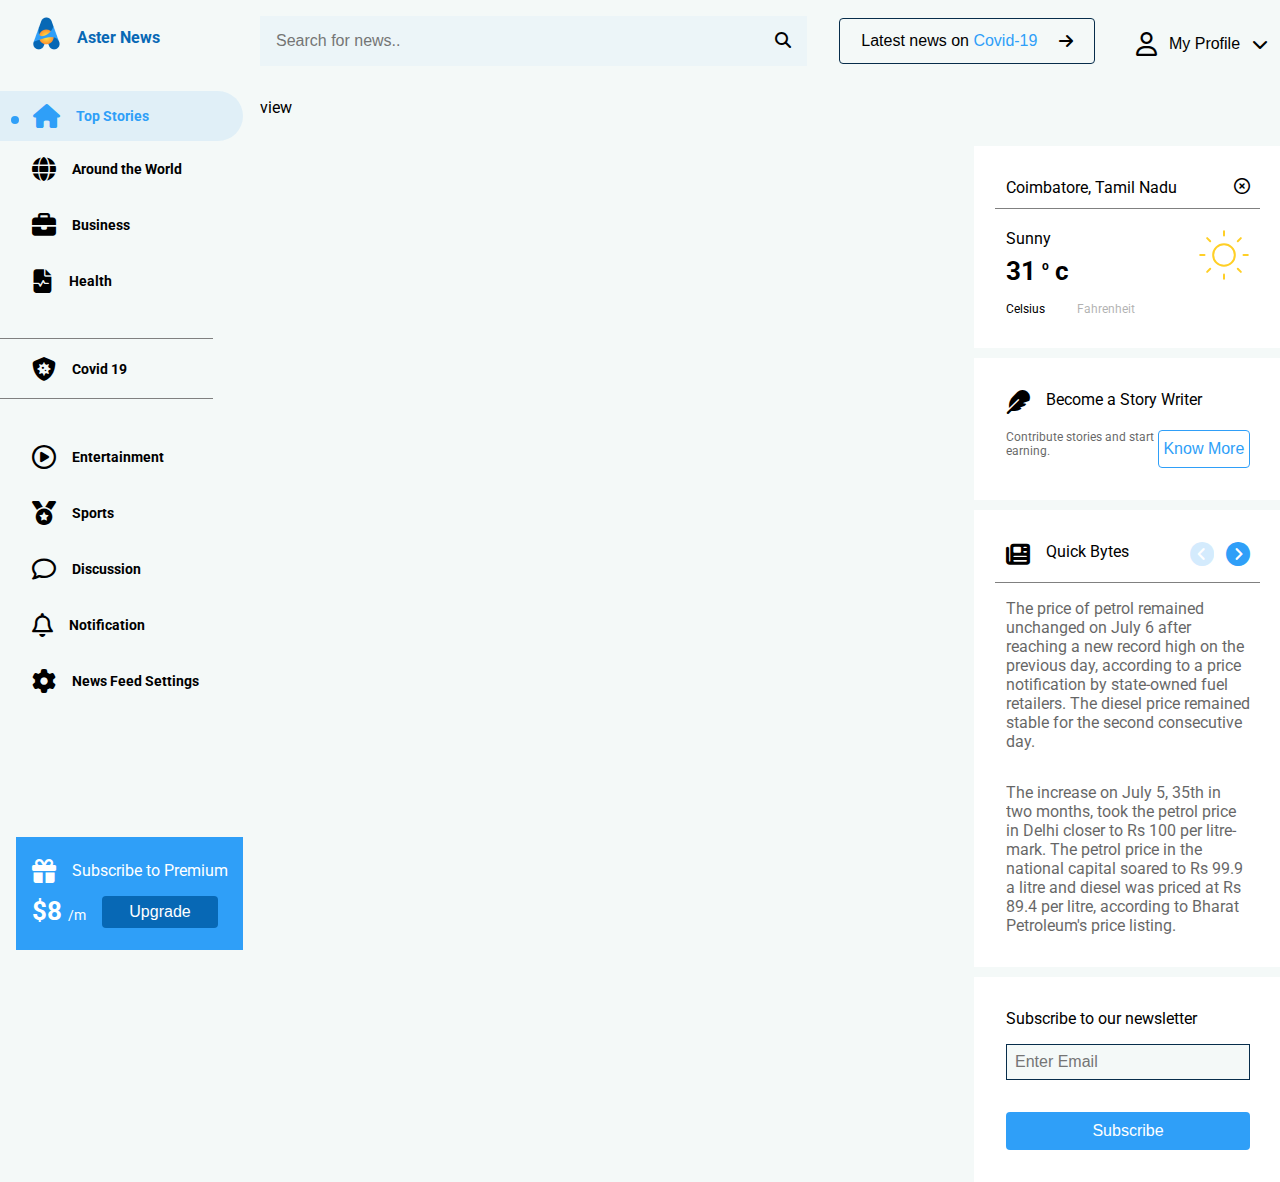
==== pages/view.html @ 310ad7f2 "fixed view html" ====
<!DOCTYPE html>
<html lang="en">
  <head>
    <meta charset="UTF-8" />
    <meta name="viewport" content="width=device-width, initial-scale=1.0" />
    <title>Document</title>
    <!-- css -->
    <link rel="stylesheet" href="../assets/css/style.css" />
    <!-- font -->
    <link
      rel="stylesheet"
      href="https://cdnjs.cloudflare.com/ajax/libs/font-awesome/6.5.2/css/all.min.css"
    />
  </head>
  <body>
    <main class="flex">
      <!-- aside-left -->
      <aside>
        <div class="logo--container flex alingItems pt-16 pl-32">
          <figure class="logo icon--md">
            <img src="../assets/img/Group 2 1.png" alt="logo" />
          </figure>
          <h1 class="pl-16 font--700">Aster News</h1>
        </div>
        <nav>
          <ul class="pt-32">
            <li class="nav--active flex alingItems pl-32">
              <i class="home fa-solid fa-house icon--sm"></i>
              <p class="home text--sm pl-16 font--700">Top Stories</p>
            </li>

            <li class="flex alingItems pl-32 pt-16">
              <i class="fa-solid fa-globe icon--sm"></i>
              <p class="text--sm pl-16 font--700">Around the World</p>
            </li>
            <li class="flex alingItems pl-32 pt-32">
              <i class="fa-solid fa-briefcase icon--sm"></i>
              <p class="text--sm pl-16 font--700">Business</p>
            </li>
            <li class="flex alingItems pl-32 pt-32">
              <i class="fa-solid fa-file-waveform icon--sm"></i>
              <p class="text--sm pl-16 font--700">Health</p>
            </li>
            <div class="nav--covid19 py-32">
              <li class="covid19 flex alingItems pl-32 pt-32">
                <i class="fa-solid fa-shield-virus icon--sm"></i>
                <p class="text--sm pl-16 font--700">Covid 19</p>
              </li>
            </div>
            <li class="flex alingItems pl-32 pt-32">
              <i class="fa-regular fa-circle-play icon--sm"></i>
              <p class="text--sm pl-16 font--700">Entertainment</p>
            </li>
            <li class="flex alingItems pl-32 pt-32">
              <i class="fa-solid fa-medal icon--sm"></i>
              <p class="text--sm pl-16 font--700">Sports</p>
            </li>
            <li class="flex alingItems pl-32 pt-32">
              <i class="fa-regular fa-comment icon--sm"></i>
              <p class="text--sm pl-16 font--700">Discussion</p>
            </li>
            <li class="flex alingItems pl-32 pt-32">
              <i class="fa-regular fa-bell icon--sm"></i>
              <p class="text--sm pl-16 font--700">Notification</p>
            </li>
            <li class="flex alingItems pl-32 pt-32">
              <i class="fa-solid fa-gear icon--sm"></i>
              <p class="text--sm pl-16 font--700">News Feed Settings</p>
            </li>
          </ul>
        </nav>
        <div class="upgrade flex flex-column justifyEvenly m-16 p-16">
          <div class="flex alingItems pb-8">
            <i class="fa-solid fa-gift icon--sm"></i>
            <span class="font--400 pl-16 nowrap">Subscribe to Premium</span>
          </div>
          <div class="flex">
            <span class="font--700 text--xxl"
              >$8 <small class="font--400 text--sm">/m</small></span
            >
            <button class="upgrade--button btn--sm ml-16">Upgrade</button>
          </div>
        </div>
      </aside>
      <section class="section-container">
        <!-- header -->
        <header class="flex justifyBetween">
          <div class="flex alingItems mt-16">
            <div class="src-container">
              <input
                class="src-input p-16"
                placeholder="Search for news.."
                type="text"
              />
              <i class="fa-solid fa-magnifying-glass icon--xs p-16"></i>
            </div>
            <button
              class="button-covid19 flex btn--xl alingItems justifyEvenly ml-32"
            >
              <p class="font--400">
                Latest news on
                <span class="src-covid19 font--500"> Covid-19 </span>
              </p>
              <i class="fa-solid fa-arrow-right icon--xs"></i>
            </button>
          </div>
          <button
            class="src-profile btn--md flex alingItems justifyEvenly mt-32"
          >
            <i class="fa-regular fa-user icon--sm"></i>
            <span class="font--400">My Profile</span>
            <i class="fa-solid fa-chevron-down"></i>
          </button>
        </header>
        <!-- center-nav -->
        <div class="flex justifyBetween mt-32 container--content">
          view
          <aside class="aside-right">
            <div class="parent-right">
              <!-- div 17 -->
              <div class="div17 p-32 grid-xs">
                <div class="flex justifyBetween">
                  <p>Coimbatore, Tamil Nadu</p>
                  <i class="fa-regular fa-circle-xmark icon--xs"></i>
                </div>
                <div class="pt-32 flex justifyBetween">
                  <div>
                    <p class="pb-8">Sunny</p>
                    <p class="font--700 text--xxl">
                      31 <sup class="text--xxs">o</sup> c
                    </p>
                  </div>
                  <div>
                    <figure><img src="../assets/img/sun.svg" alt="" /></figure>
                  </div>
                </div>
                <div class="flex pt-16">
                  <p class="pr-32 text--xxs">Celsius</p>
                  <p class="text--xxs text-opacity-30">Fahrenheit</p>
                </div>
              </div>
              <!-- div 18 -->
              <div class="div18 grid-xs p-32">
                <div class="flex">
                  <i class="fa-solid fa-feather pr-16 icon--sm"></i>
                  <p>Become a Story Writer</p>
                </div>
                <div class="flex justifyBetween pt-16">
                  <p class="text--xxs text-opacity-60">
                    Contribute stories and start earning.
                  </p>
                  <button class="know-btn btn--xs">Know More</button>
                </div>
              </div>
              <!-- div 19 -->
              <div class="div19 grid-xs p-32">
                <div class="flex justifyBetween">
                  <div class="flex">
                    <i class="fa-solid fa-newspaper icon--sm pr-16"></i>
                    <p>Quick Bytes</p>
                  </div>
                  <div>
                    <i
                      class="fa-solid fa-circle-chevron-left icon--sm pr-8 icon-right-circle text-opacity-20"
                    ></i>
                    <i
                      class="fa-solid fa-circle-chevron-right icon--sm icon-right-circle"
                    ></i>
                  </div>
                </div>
                <div class="pt-32 text-opacity-60">
                  <p>
                    The price of petrol remained unchanged on July 6 after
                    reaching a new record high on the previous day, according to
                    a price notification by state-owned fuel retailers. The
                    diesel price remained stable for the second consecutive day.
                  </p>
                  <p class="pt-32">
                    The increase on July 5, 35th in two months, took the petrol
                    price in Delhi closer to Rs 100 per litre-mark. The petrol
                    price in the national capital soared to Rs 99.9 a litre and
                    diesel was priced at Rs 89.4 per litre, according to Bharat
                    Petroleum's price listing.
                  </p>
                </div>
              </div>
              <!-- div 20 -->
              <div class="div20 grid-xs p-32 flex flex-column">
                <div><p>Subscribe to our newsletter</p></div>
                <div>
                  <input
                    class="email p-8 mt-16"
                    type="text"
                    placeholder="Enter Email"
                  />
                </div>
                <button class="subscribe--button mt-32 btn--lg">
                  Subscribe
                </button>
              </div>
            </div>
          </aside>
        </div>
      </section>
    </main>
  </body>
</html>
---- assets/css/style.css ----
@import url(../css/font.css);
@import url(../css/button.css);
@import url(../css/color.css);
@import url(../css/flex.css);
@import url(../css/icon.css);
@import url(../css/img.css);
@import url(../css/margin.css);
@import url(../css/padding.css);
@import url(../css/text.css);
@import url(../css/reset.css);
@import url(../css/aside--left.css);
@import url(../css/section-center.css);
@import url(../css/aside--right.css);
@import url(../css/box.css);
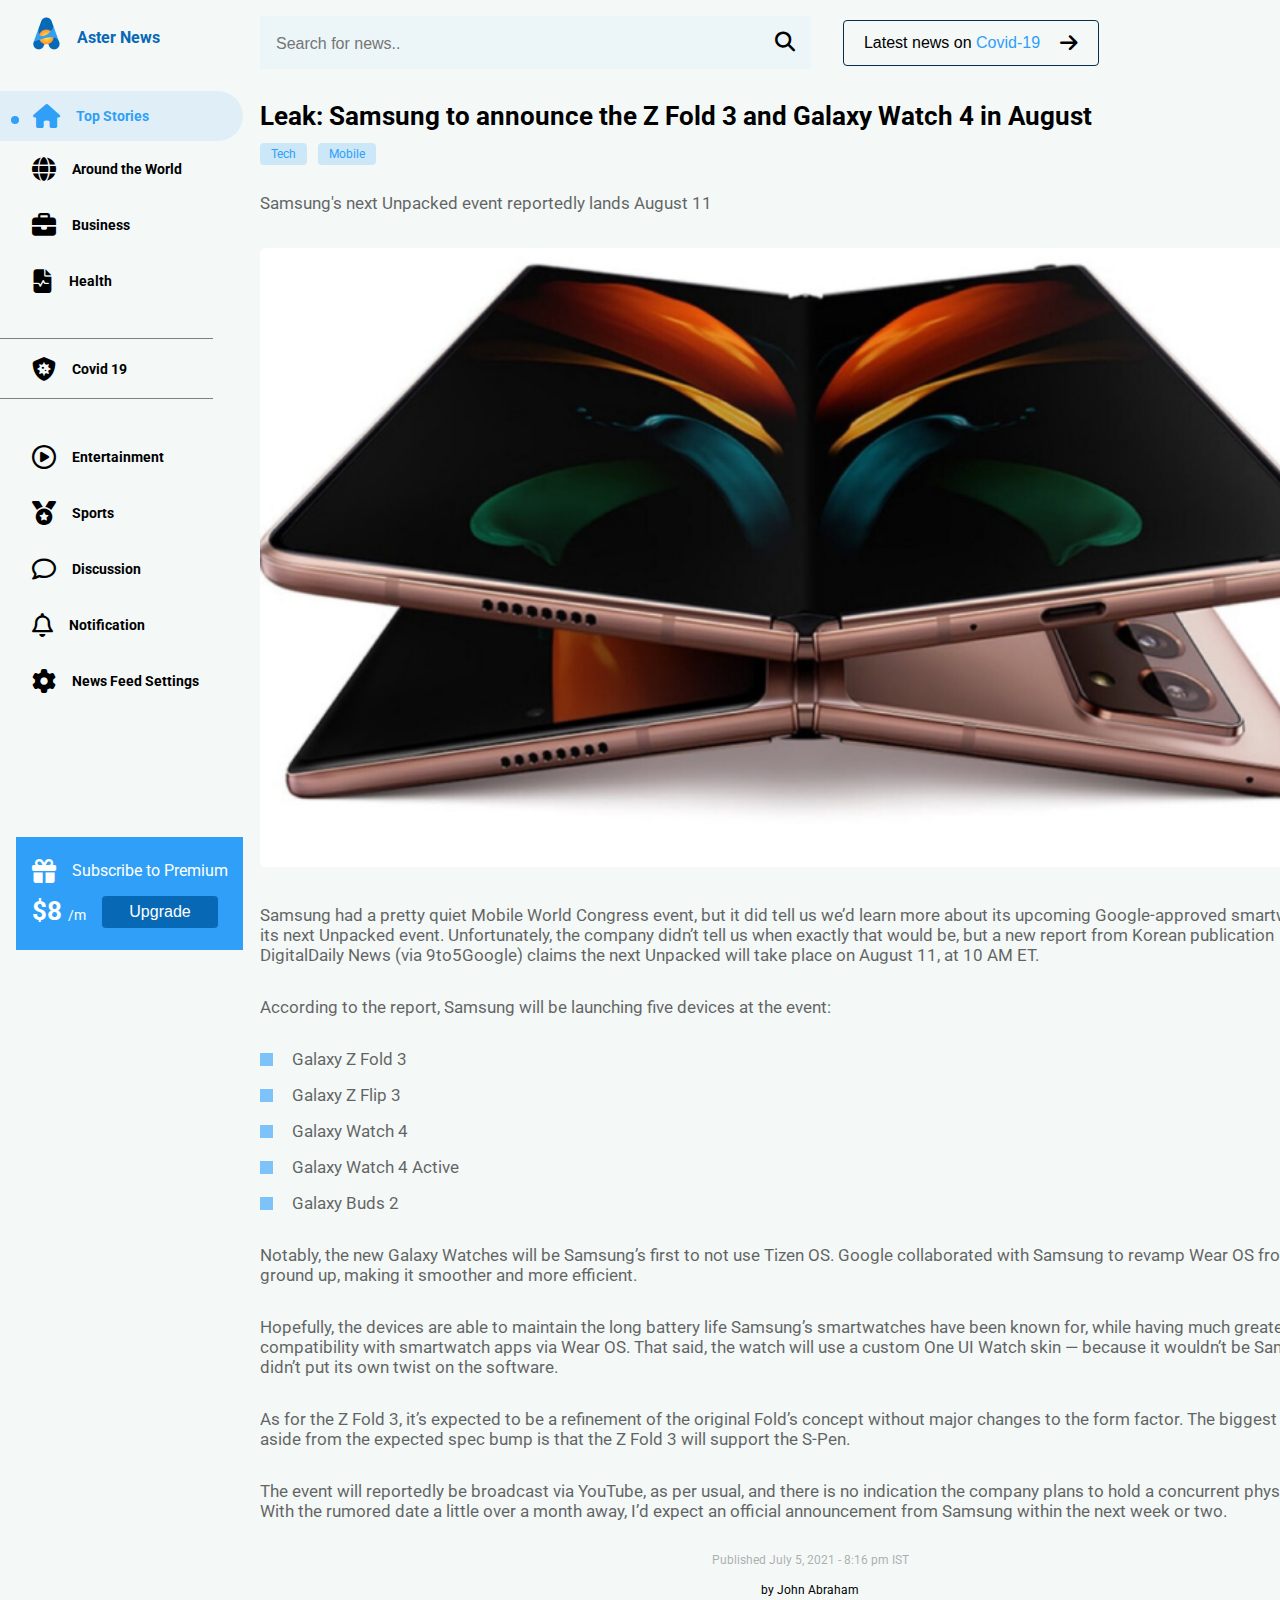
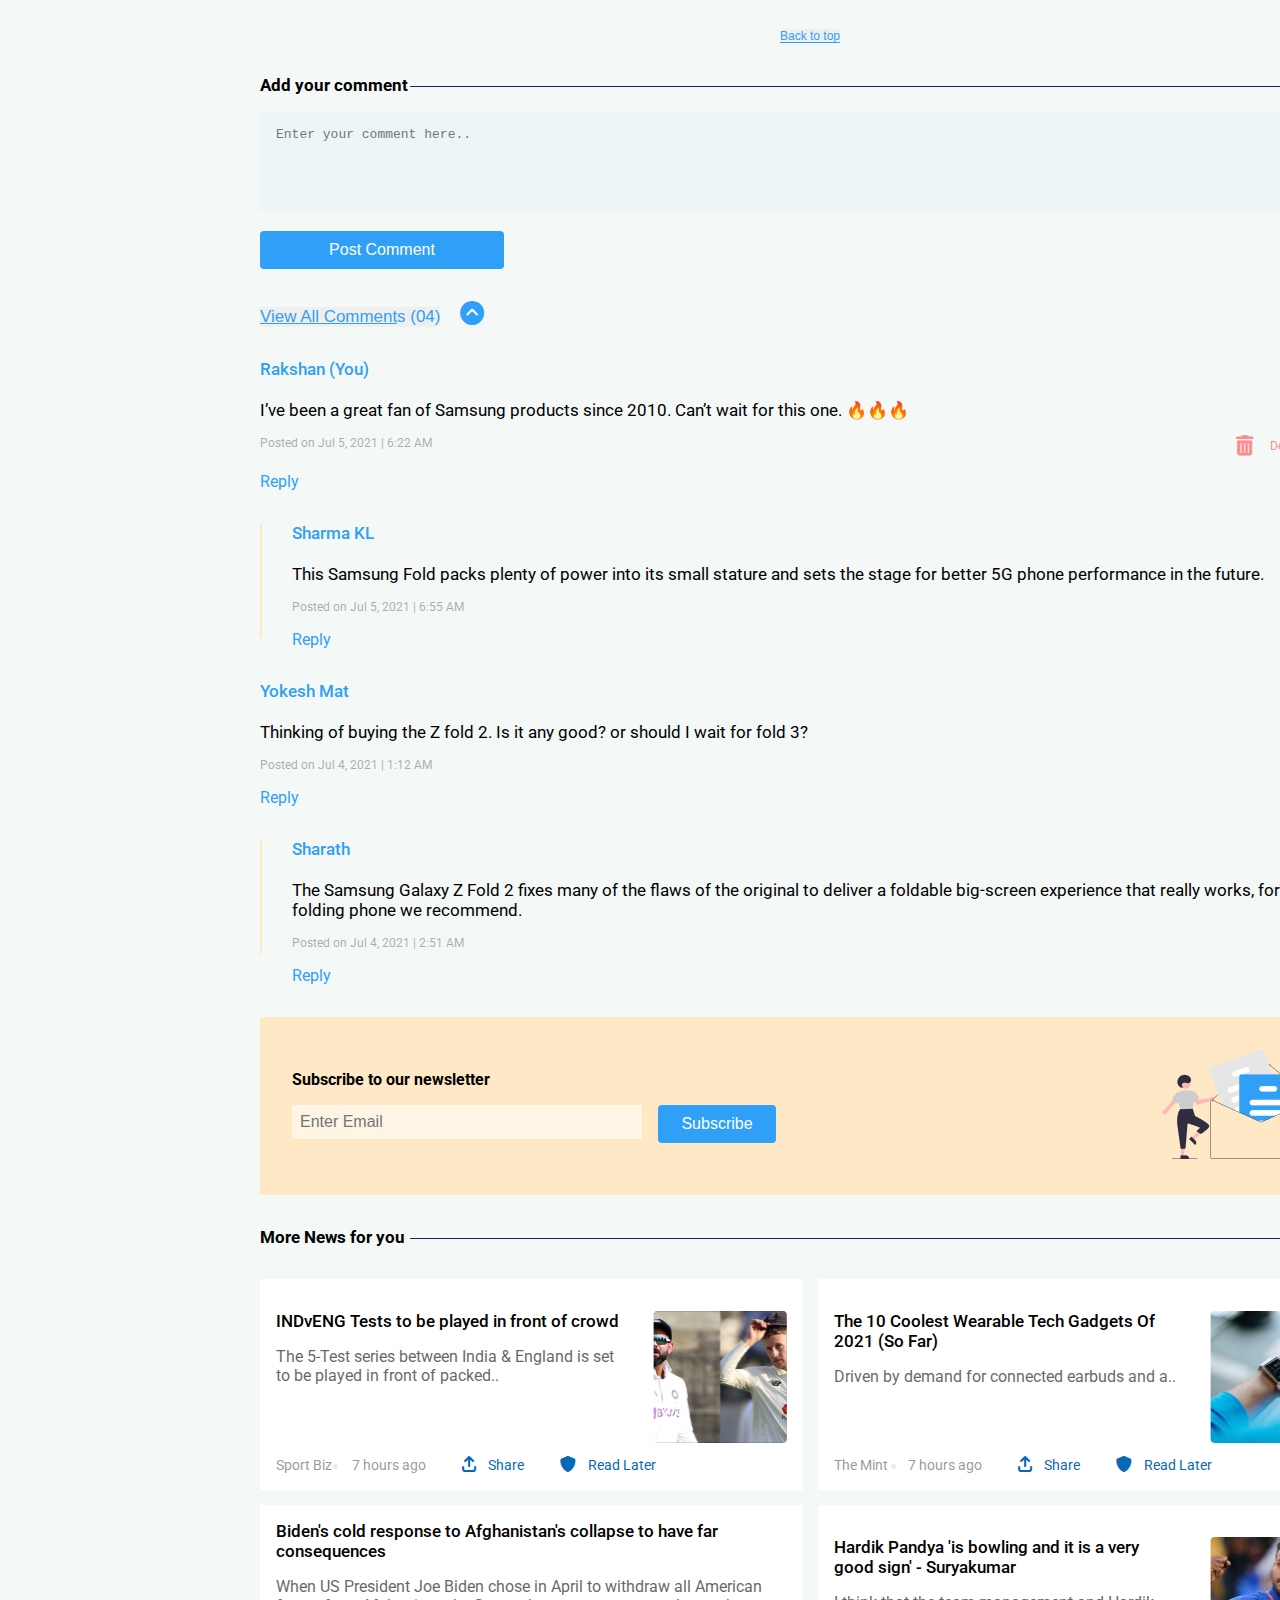
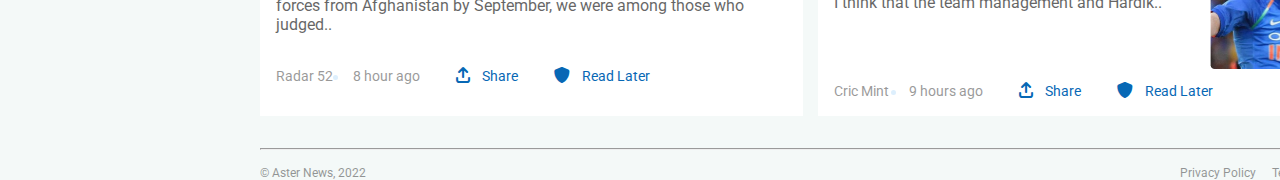
==== commit b86c52af: "the end" ====
--- a/pages/view.html
+++ b/pages/view.html
@@ -17,9 +17,11 @@
       <!-- aside-left -->
       <aside>
         <div class="logo--container flex alingItems pt-16 pl-32">
-          <figure class="logo icon--md">
-            <img src="../assets/img/Group 2 1.png" alt="logo" />
-          </figure>
+          <a href="../index.html">
+            <figure class="logo icon--md">
+              <img src="../assets/img/Group 2 1.png" alt="logo" />
+            </figure>
+          </a>
           <h1 class="pl-16 font--700">Aster News</h1>
         </div>
         <nav>
@@ -114,7 +116,392 @@
         </header>
         <!-- center-nav -->
         <div class="flex justifyBetween mt-32 container--content">
-          view
+          <div>
+            <div>
+              <p class="font--700 text--xxl mb-16">
+                Leak: Samsung to announce the Z Fold 3 and Galaxy Watch 4 in
+                August
+              </p>
+            </div>
+            <div class="mini-border text--xxs">
+              <span class="mr-8">Tech</span> <span>Mobile</span>
+              <p class="text-opacity-60 mt-32 text--xl">
+                Samsung's next Unpacked event reportedly lands August 11
+              </p>
+              <figure class="mt-32">
+                <img
+                  class="img-3xl"
+                  src="../assets/img/galaxy fold.png"
+                  alt=""
+                />
+              </figure>
+              <div class="text-opacity-60 mt-32 text--xl">
+                <p class="mt-32">
+                  Samsung had a pretty quiet Mobile World Congress event, but it
+                  did tell us we’d learn more about its upcoming Google-approved
+                  smartwatch at its next Unpacked event. Unfortunately, the
+                  company didn’t tell us when exactly that would be, but a new
+                  report from Korean publication DigitalDaily News (via
+                  9to5Google) claims the next Unpacked will take place on August
+                  11, at 10 AM ET.
+                </p>
+                <p class="mt-32">
+                  According to the report, Samsung will be launching five
+                  devices at the event:
+                </p>
+                <ul class="mt-32 ml-32">
+                  <li class="mb-16 telephone-type">Galaxy Z Fold 3</li>
+                  <li class="mb-16 telephone-type">Galaxy Z Flip 3</li>
+                  <li class="mb-16 telephone-type">Galaxy Watch 4</li>
+                  <li class="mb-16 telephone-type">Galaxy Watch 4 Active</li>
+                  <li class="mb-16 telephone-type">Galaxy Buds 2</li>
+                </ul>
+                <p class="mt-32">
+                  Notably, the new Galaxy Watches will be Samsung’s first to not
+                  use Tizen OS. Google collaborated with Samsung to revamp Wear
+                  OS from the ground up, making it smoother and more efficient.
+                </p>
+                <p class="mt-32">
+                  Hopefully, the devices are able to maintain the long battery
+                  life Samsung’s smartwatches have been known for, while having
+                  much greater compatibility with smartwatch apps via Wear OS.
+                  That said, the watch will use a custom One UI Watch skin —
+                  because it wouldn’t be Samsung if it didn’t put its own twist
+                  on the software.
+                </p>
+                <p class="mt-32">
+                  As for the Z Fold 3, it’s expected to be a refinement of the
+                  original Fold’s concept without major changes to the form
+                  factor. The biggest change aside from the expected spec bump
+                  is that the Z Fold 3 will support the S-Pen.
+                </p>
+                <p class="mt-32">
+                  The event will reportedly be broadcast via YouTube, as per
+                  usual, and there is no indication the company plans to hold a
+                  concurrent physical event. With the rumored date a little over
+                  a month away, I’d expect an official announcement from Samsung
+                  within the next week or two.
+                </p>
+              </div>
+              <!-- add your comment -->
+              <div class="flex flex-column alingItems mt-32 text--xxs">
+                <p class="mb-16 text-opacity-30">
+                  Published July 5, 2021 - 8:16 pm IST
+                </p>
+                <p class="mb-32">by John Abraham</p>
+                <button class="back-btn">Back to top</button>
+              </div>
+            </div>
+            <div class="mt-32">
+              <p class="add-comment font--700 text--xl mb-16">
+                Add your comment
+              </p>
+              <form>
+                <textarea
+                  class="comment-area p-16"
+                  placeholder="Enter your comment here.."
+                ></textarea>
+              </form>
+              <button class="btn--lg post-btn mt-16">Post Comment</button>
+            </div>
+            <!-- view comment -->
+            <div class="mt-32">
+              <button class="view-btn text--xl font--500">
+                View All Comments (04)
+              </button>
+              <i class="fa-solid fa-circle-chevron-up icon--sm ml-16"></i>
+              <!-- comments 1-->
+              <div class="mt-32">
+                <div class="flex justifyBetween mb-16">
+                  <div>
+                    <p class="comment-name text--xl font--500">Rakshan (You)</p>
+                  </div>
+                  <div>
+                    <i class="fa-regular fa-thumbs-up icon--sm"></i>
+                    <i class="fa-regular fa-thumbs-down icon--sm ml-16"></i>
+                  </div>
+                </div>
+                <p class="text--xl">
+                  I’ve been a great fan of Samsung products since 2010. Can’t
+                  wait for this one. 🔥🔥🔥
+                </p>
+                <div class="flex justifyBetween">
+                  <p class="text-opacity-30 text--xxs mt-16">
+                    Posted on Jul 5, 2021 | 6:22 AM
+                  </p>
+                  <div class="trash flex alingItems mt-16">
+                    <i class="fa-solid fa-trash-can icon--xs"></i>
+                    <p class="ml-16 text--xxs">Delete Comment</p>
+                  </div>
+                </div>
+                <div class="reply mt-16"><p>Reply</p></div>
+              </div>
+            </div>
+            <!-- comment 2 -->
+            <div class="mt-32 ml-32">
+              <div class="flex justifyBetween mb-16">
+                <div>
+                  <p class="comment-name comment-name-line text--xl font--500">
+                    Sharma KL
+                  </p>
+                </div>
+                <div>
+                  <i class="fa-regular fa-thumbs-up icon--sm"></i>
+                  <i class="fa-regular fa-thumbs-down icon--sm ml-16"></i>
+                </div>
+              </div>
+              <p class="text--xl">
+                This Samsung Fold packs plenty of power into its small stature
+                and sets the stage for better 5G phone performance in the
+                future.
+              </p>
+              <div class="flex justifyBetween">
+                <p class="text-opacity-30 text--xxs mt-16">
+                  Posted on Jul 5, 2021 | 6:55 AM
+                </p>
+              </div>
+              <div class="reply mt-16"><p>Reply</p></div>
+            </div>
+            <!-- comment 3 -->
+            <div class="mt-32">
+              <div class="flex justifyBetween mb-16">
+                <div>
+                  <p class="comment-name text--xl font--500">Yokesh Mat</p>
+                </div>
+                <div>
+                  <i class="fa-regular fa-thumbs-up icon--sm"></i>
+                  <i class="fa-regular fa-thumbs-down icon--sm ml-16"></i>
+                </div>
+              </div>
+              <p class="text--xl">
+                Thinking of buying the Z fold 2. Is it any good? or should I
+                wait for fold 3?
+              </p>
+              <div class="flex justifyBetween">
+                <p class="text-opacity-30 text--xxs mt-16">
+                  Posted on Jul 4, 2021 | 1:12 AM
+                </p>
+              </div>
+              <div class="reply mt-16"><p>Reply</p></div>
+            </div>
+            <!-- comment 4 -->
+            <div class="mt-32 ml-32">
+              <div class="flex justifyBetween mb-16">
+                <div>
+                  <p class="comment-name comment-name-line text--xl font--500">
+                    Sharath
+                  </p>
+                </div>
+                <div>
+                  <i class="fa-regular fa-thumbs-up icon--sm"></i>
+                  <i class="fa-regular fa-thumbs-down icon--sm ml-16"></i>
+                </div>
+              </div>
+              <p class="text--xl">
+                The Samsung Galaxy Z Fold 2 fixes many of the flaws of the
+                original to deliver a foldable big-screen experience that really
+                works, for the first folding phone we recommend.
+              </p>
+              <div class="flex justifyBetween">
+                <p class="text-opacity-30 text--xxs mt-16">
+                  Posted on Jul 4, 2021 | 2:51 AM
+                </p>
+              </div>
+              <div class="reply mt-16"><p>Reply</p></div>
+            </div>
+            <!-- newsletter container -->
+            <div
+              class="newsletter-container flex justifyBetween alingItems mt-32 p-32"
+            >
+              <div>
+                <p class="mb-16 font--700">Subscribe to our newsletter</p>
+                <div class="flex">
+                  <form>
+                    <input
+                      class="email-input p-8 mr-16"
+                      type="email"
+                      placeholder="Enter Email"
+                    />
+                  </form>
+                  <button class="subscribe--button p-8 btn--xs">
+                    Subscribe
+                  </button>
+                </div>
+              </div>
+              <div>
+                <figure>
+                  <img src="../assets/img/Newsletter.png" alt="" />
+                </figure>
+              </div>
+            </div>
+            <div class="mt-32">
+              <p class="add-comment font--700 text--xl mb-16">
+                More News for you
+              </p>
+            </div>
+            <div class="parent-box-2 mt-32">
+              <!-- div 13 -->
+              <div class="div13">
+                <div class="flex flex-column justifyAround p-16">
+                  <div class="flex mt-16">
+                    <div>
+                      <p class="font--500 text--xl mb-16">
+                        INDvENG Tests to be played in front of crowd
+                      </p>
+
+                      <p class="text-opacity-60">
+                        The 5-Test series between India & England is set to be
+                        played in front of packed..
+                      </p>
+                    </div>
+                    <div class="pl-32">
+                      <figure>
+                        <img
+                          class="img--sm"
+                          src="../assets/img/india and england.png"
+                          alt=""
+                        />
+                      </figure>
+                    </div>
+                  </div>
+                  <div class="position-relative flex alingItems mt-8">
+                    <div class="pr-4 text-opacity-40">
+                      <span class="text--xs">Sport Biz</span>
+                      <span class="minute--point-sm px-16 text--xs"
+                        >7 hours ago</span
+                      >
+                    </div>
+                    <div class="box-end pl-16">
+                      <i class="fa-solid fa-arrow-up-from-bracket pr-8"></i>
+                      <span class="pr-32 text--xs">Share</span>
+                      <i class="fa-solid fa-shield pr-8"></i>
+                      <span class="text--xs">Read Later</span>
+                    </div>
+                  </div>
+                </div>
+              </div>
+              <!-- div 14 -->
+              <div class="div14">
+                <div class="flex flex-column justifyAround p-16">
+                  <div class="flex mt-16">
+                    <div>
+                      <p class="font--500 text--xl mb-16">
+                        The 10 Coolest Wearable Tech Gadgets Of 2021 (So Far)
+                      </p>
+
+                      <p class="text-opacity-60">
+                        Driven by demand for connected earbuds and a..
+                      </p>
+                    </div>
+                    <div class="pl-32">
+                      <figure>
+                        <img
+                          class="img--sm"
+                          src="../assets/img/tech gadgets.png"
+                          alt=""
+                        />
+                      </figure>
+                    </div>
+                  </div>
+                  <div class="position-relative flex alingItems mt-8">
+                    <div class="pr-4 text-opacity-40">
+                      <span class="text--xs">The Mint</span>
+                      <span class="minute--point-sm px-16 text--xs"
+                        >7 hours ago</span
+                      >
+                    </div>
+                    <div class="box-end pl-16">
+                      <i class="fa-solid fa-arrow-up-from-bracket pr-8"></i>
+                      <span class="pr-32 text--xs">Share</span>
+                      <i class="fa-solid fa-shield pr-8"></i>
+                      <span class="text--xs">Read Later</span>
+                    </div>
+                  </div>
+                </div>
+              </div>
+              <!-- div 15 -->
+              <div class="div15">
+                <div class="flex flex-column justifyAround pl-16">
+                  <div class="flex mt-16">
+                    <div>
+                      <p class="font--500 text--xl mb-16">
+                        Biden's cold response to Afghanistan's collapse to have
+                        far consequences
+                      </p>
+
+                      <p class="text-opacity-60">
+                        When US President Joe Biden chose in April to withdraw
+                        all American forces from Afghanistan by September, we
+                        were among those who judged..
+                      </p>
+                    </div>
+                  </div>
+                  <div class="position-relative flex alingItems mt-32">
+                    <div class="pr-4 text-opacity-40">
+                      <span class="text--xs">Radar 52</span>
+                      <span class="minute--point-sm px-16 text--xs"
+                        >8 hour ago</span
+                      >
+                    </div>
+                    <div class="box-end pl-16">
+                      <i class="fa-solid fa-arrow-up-from-bracket pr-8"></i>
+                      <span class="pr-32 text--xs">Share</span>
+                      <i class="fa-solid fa-shield pr-8"></i>
+                      <span class="text--xs">Read Later</span>
+                    </div>
+                  </div>
+                </div>
+              </div>
+              <!-- div 16 -->
+              <div class="div16">
+                <div class="flex flex-column justifyAround p-16">
+                  <div class="flex mt-16">
+                    <div>
+                      <p class="font--500 text--xl mb-16">
+                        Hardik Pandya 'is bowling and it is a very good sign' -
+                        Suryakumar
+                      </p>
+
+                      <p class="text-opacity-60">
+                        I think that the team management and Hardik..
+                      </p>
+                    </div>
+                    <div class="pl-32">
+                      <figure>
+                        <img
+                          class="img--sm"
+                          src="../assets/img/hardik pandya.png"
+                          alt=""
+                        />
+                      </figure>
+                    </div>
+                  </div>
+                  <div class="position-relative flex alingItems mt-8">
+                    <div class="pr-4 text-opacity-40">
+                      <span class="text--xs">Cric Mint</span>
+                      <span class="minute--point-sm px-16 text--xs"
+                        >9 hours ago</span
+                      >
+                    </div>
+                    <div class="box-end pl-16">
+                      <i class="fa-solid fa-arrow-up-from-bracket pr-8"></i>
+                      <span class="pr-32 text--xs">Share</span>
+                      <i class="fa-solid fa-shield pr-8"></i>
+                      <span class="text--xs">Read Later</span>
+                    </div>
+                  </div>
+                </div>
+              </div>
+            </div>
+            <hr class="mt-32" />
+            <footer class="flex justifyBetween pt-16 text--xxs text-opacity-40">
+              <div><p>© Aster News, 2022</p></div>
+              <div class="flex">
+                <p>Privacy Policy</p>
+                <p class="ml-16">Terms of Service</p>
+              </div>
+            </footer>
+          </div>
           <aside class="aside-right">
             <div class="parent-right">
               <!-- div 17 -->
--- a/assets/css/style.css
+++ b/assets/css/style.css
@@ -12,3 +12,4 @@
 @import url(../css/section-center.css);
 @import url(../css/aside--right.css);
 @import url(../css/box.css);
+@import url(../css/view.css);
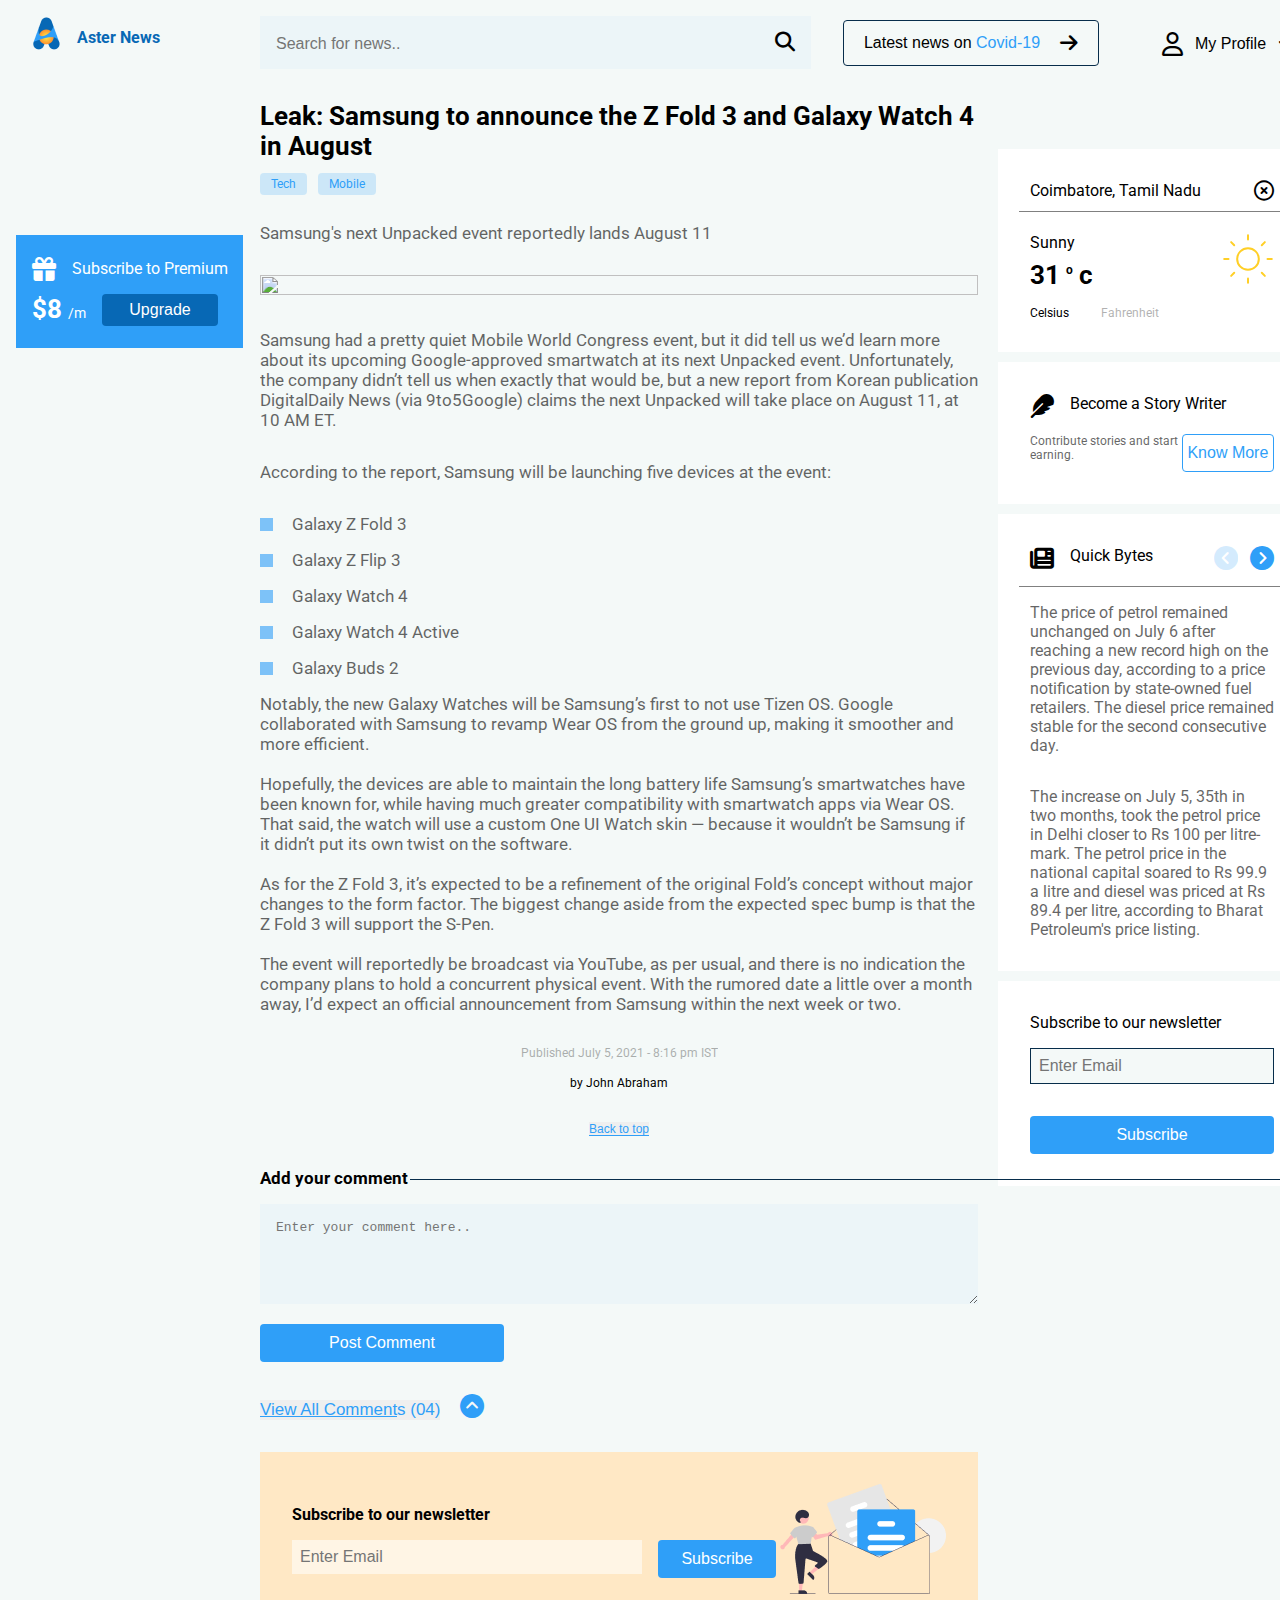
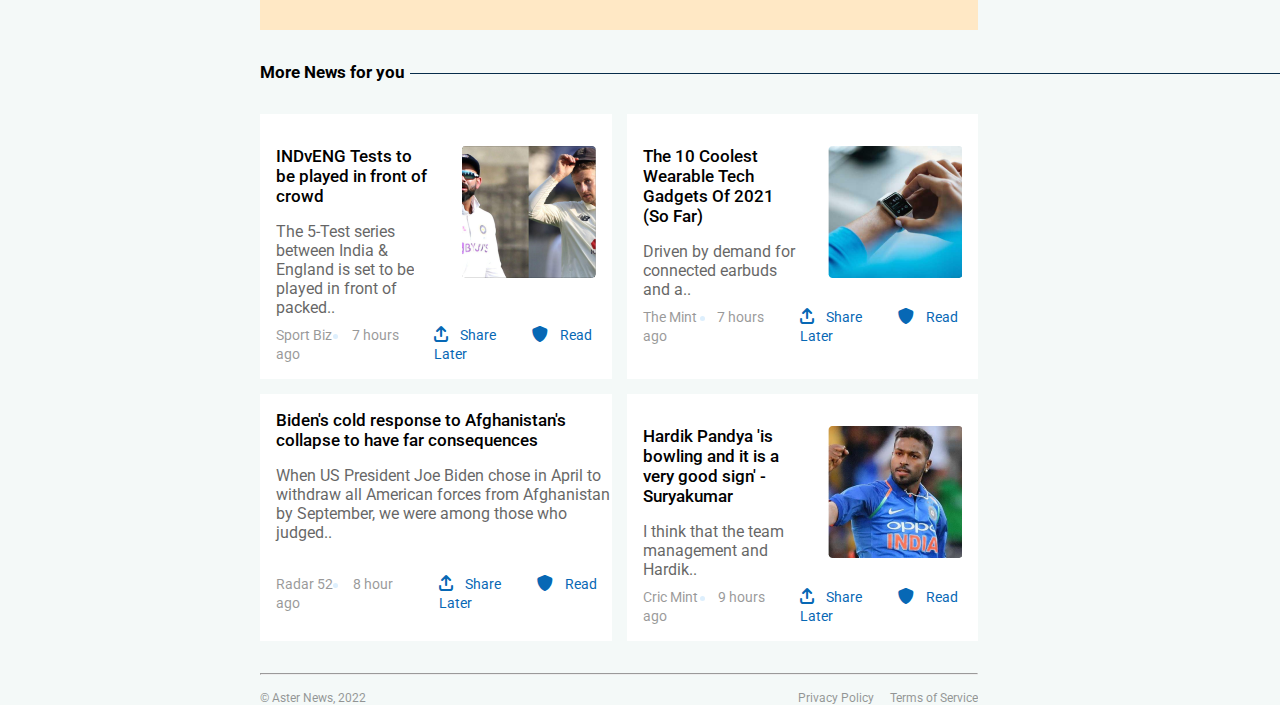
==== commit 804dd14a: "test commit" ====
--- a/pages/view.html
+++ b/pages/view.html
@@ -25,51 +25,7 @@
           <h1 class="pl-16 font--700">Aster News</h1>
         </div>
         <nav>
-          <ul class="pt-32">
-            <li class="nav--active flex alingItems pl-32">
-              <i class="home fa-solid fa-house icon--sm"></i>
-              <p class="home text--sm pl-16 font--700">Top Stories</p>
-            </li>
-
-            <li class="flex alingItems pl-32 pt-16">
-              <i class="fa-solid fa-globe icon--sm"></i>
-              <p class="text--sm pl-16 font--700">Around the World</p>
-            </li>
-            <li class="flex alingItems pl-32 pt-32">
-              <i class="fa-solid fa-briefcase icon--sm"></i>
-              <p class="text--sm pl-16 font--700">Business</p>
-            </li>
-            <li class="flex alingItems pl-32 pt-32">
-              <i class="fa-solid fa-file-waveform icon--sm"></i>
-              <p class="text--sm pl-16 font--700">Health</p>
-            </li>
-            <div class="nav--covid19 py-32">
-              <li class="covid19 flex alingItems pl-32 pt-32">
-                <i class="fa-solid fa-shield-virus icon--sm"></i>
-                <p class="text--sm pl-16 font--700">Covid 19</p>
-              </li>
-            </div>
-            <li class="flex alingItems pl-32 pt-32">
-              <i class="fa-regular fa-circle-play icon--sm"></i>
-              <p class="text--sm pl-16 font--700">Entertainment</p>
-            </li>
-            <li class="flex alingItems pl-32 pt-32">
-              <i class="fa-solid fa-medal icon--sm"></i>
-              <p class="text--sm pl-16 font--700">Sports</p>
-            </li>
-            <li class="flex alingItems pl-32 pt-32">
-              <i class="fa-regular fa-comment icon--sm"></i>
-              <p class="text--sm pl-16 font--700">Discussion</p>
-            </li>
-            <li class="flex alingItems pl-32 pt-32">
-              <i class="fa-regular fa-bell icon--sm"></i>
-              <p class="text--sm pl-16 font--700">Notification</p>
-            </li>
-            <li class="flex alingItems pl-32 pt-32">
-              <i class="fa-solid fa-gear icon--sm"></i>
-              <p class="text--sm pl-16 font--700">News Feed Settings</p>
-            </li>
-          </ul>
+          <ul id="categories" class="pt-32"></ul>
         </nav>
         <div class="upgrade flex flex-column justifyEvenly m-16 p-16">
           <div class="flex alingItems pb-8">
@@ -123,86 +79,19 @@
                 August
               </p>
             </div>
-            <div class="mini-border text--xxs">
-              <span class="mr-8">Tech</span> <span>Mobile</span>
-              <p class="text-opacity-60 mt-32 text--xl">
-                Samsung's next Unpacked event reportedly lands August 11
-              </p>
-              <figure class="mt-32">
-                <img
-                  class="img-3xl"
-                  src="../assets/img/galaxy fold.png"
-                  alt=""
-                />
-              </figure>
-              <div class="text-opacity-60 mt-32 text--xl">
-                <p class="mt-32">
-                  Samsung had a pretty quiet Mobile World Congress event, but it
-                  did tell us we’d learn more about its upcoming Google-approved
-                  smartwatch at its next Unpacked event. Unfortunately, the
-                  company didn’t tell us when exactly that would be, but a new
-                  report from Korean publication DigitalDaily News (via
-                  9to5Google) claims the next Unpacked will take place on August
-                  11, at 10 AM ET.
-                </p>
-                <p class="mt-32">
-                  According to the report, Samsung will be launching five
-                  devices at the event:
-                </p>
-                <ul class="mt-32 ml-32">
-                  <li class="mb-16 telephone-type">Galaxy Z Fold 3</li>
-                  <li class="mb-16 telephone-type">Galaxy Z Flip 3</li>
-                  <li class="mb-16 telephone-type">Galaxy Watch 4</li>
-                  <li class="mb-16 telephone-type">Galaxy Watch 4 Active</li>
-                  <li class="mb-16 telephone-type">Galaxy Buds 2</li>
-                </ul>
-                <p class="mt-32">
-                  Notably, the new Galaxy Watches will be Samsung’s first to not
-                  use Tizen OS. Google collaborated with Samsung to revamp Wear
-                  OS from the ground up, making it smoother and more efficient.
-                </p>
-                <p class="mt-32">
-                  Hopefully, the devices are able to maintain the long battery
-                  life Samsung’s smartwatches have been known for, while having
-                  much greater compatibility with smartwatch apps via Wear OS.
-                  That said, the watch will use a custom One UI Watch skin —
-                  because it wouldn’t be Samsung if it didn’t put its own twist
-                  on the software.
-                </p>
-                <p class="mt-32">
-                  As for the Z Fold 3, it’s expected to be a refinement of the
-                  original Fold’s concept without major changes to the form
-                  factor. The biggest change aside from the expected spec bump
-                  is that the Z Fold 3 will support the S-Pen.
-                </p>
-                <p class="mt-32">
-                  The event will reportedly be broadcast via YouTube, as per
-                  usual, and there is no indication the company plans to hold a
-                  concurrent physical event. With the rumored date a little over
-                  a month away, I’d expect an official announcement from Samsung
-                  within the next week or two.
-                </p>
-              </div>
-              <!-- add your comment -->
-              <div class="flex flex-column alingItems mt-32 text--xxs">
-                <p class="mb-16 text-opacity-30">
-                  Published July 5, 2021 - 8:16 pm IST
-                </p>
-                <p class="mb-32">by John Abraham</p>
-                <button class="back-btn">Back to top</button>
-              </div>
-            </div>
+            <div id="viewContainer" class="mini-border text--xxs"></div>
             <div class="mt-32">
               <p class="add-comment font--700 text--xl mb-16">
                 Add your comment
               </p>
-              <form>
+              <form id="commentForm">
                 <textarea
+                  id="textComment"
                   class="comment-area p-16"
                   placeholder="Enter your comment here.."
                 ></textarea>
+                <button class="btn--lg post-btn mt-16">Post Comment</button>
               </form>
-              <button class="btn--lg post-btn mt-16">Post Comment</button>
             </div>
             <!-- view comment -->
             <div class="mt-32">
@@ -211,104 +100,10 @@
               </button>
               <i class="fa-solid fa-circle-chevron-up icon--sm ml-16"></i>
               <!-- comments 1-->
-              <div class="mt-32">
-                <div class="flex justifyBetween mb-16">
-                  <div>
-                    <p class="comment-name text--xl font--500">Rakshan (You)</p>
-                  </div>
-                  <div>
-                    <i class="fa-regular fa-thumbs-up icon--sm"></i>
-                    <i class="fa-regular fa-thumbs-down icon--sm ml-16"></i>
-                  </div>
-                </div>
-                <p class="text--xl">
-                  I’ve been a great fan of Samsung products since 2010. Can’t
-                  wait for this one. 🔥🔥🔥
-                </p>
-                <div class="flex justifyBetween">
-                  <p class="text-opacity-30 text--xxs mt-16">
-                    Posted on Jul 5, 2021 | 6:22 AM
-                  </p>
-                  <div class="trash flex alingItems mt-16">
-                    <i class="fa-solid fa-trash-can icon--xs"></i>
-                    <p class="ml-16 text--xxs">Delete Comment</p>
-                  </div>
-                </div>
-                <div class="reply mt-16"><p>Reply</p></div>
-              </div>
+              <div id="commentContainer" class="mt-32"></div>
             </div>
             <!-- comment 2 -->
-            <div class="mt-32 ml-32">
-              <div class="flex justifyBetween mb-16">
-                <div>
-                  <p class="comment-name comment-name-line text--xl font--500">
-                    Sharma KL
-                  </p>
-                </div>
-                <div>
-                  <i class="fa-regular fa-thumbs-up icon--sm"></i>
-                  <i class="fa-regular fa-thumbs-down icon--sm ml-16"></i>
-                </div>
-              </div>
-              <p class="text--xl">
-                This Samsung Fold packs plenty of power into its small stature
-                and sets the stage for better 5G phone performance in the
-                future.
-              </p>
-              <div class="flex justifyBetween">
-                <p class="text-opacity-30 text--xxs mt-16">
-                  Posted on Jul 5, 2021 | 6:55 AM
-                </p>
-              </div>
-              <div class="reply mt-16"><p>Reply</p></div>
-            </div>
-            <!-- comment 3 -->
-            <div class="mt-32">
-              <div class="flex justifyBetween mb-16">
-                <div>
-                  <p class="comment-name text--xl font--500">Yokesh Mat</p>
-                </div>
-                <div>
-                  <i class="fa-regular fa-thumbs-up icon--sm"></i>
-                  <i class="fa-regular fa-thumbs-down icon--sm ml-16"></i>
-                </div>
-              </div>
-              <p class="text--xl">
-                Thinking of buying the Z fold 2. Is it any good? or should I
-                wait for fold 3?
-              </p>
-              <div class="flex justifyBetween">
-                <p class="text-opacity-30 text--xxs mt-16">
-                  Posted on Jul 4, 2021 | 1:12 AM
-                </p>
-              </div>
-              <div class="reply mt-16"><p>Reply</p></div>
-            </div>
-            <!-- comment 4 -->
-            <div class="mt-32 ml-32">
-              <div class="flex justifyBetween mb-16">
-                <div>
-                  <p class="comment-name comment-name-line text--xl font--500">
-                    Sharath
-                  </p>
-                </div>
-                <div>
-                  <i class="fa-regular fa-thumbs-up icon--sm"></i>
-                  <i class="fa-regular fa-thumbs-down icon--sm ml-16"></i>
-                </div>
-              </div>
-              <p class="text--xl">
-                The Samsung Galaxy Z Fold 2 fixes many of the flaws of the
-                original to deliver a foldable big-screen experience that really
-                works, for the first folding phone we recommend.
-              </p>
-              <div class="flex justifyBetween">
-                <p class="text-opacity-30 text--xxs mt-16">
-                  Posted on Jul 4, 2021 | 2:51 AM
-                </p>
-              </div>
-              <div class="reply mt-16"><p>Reply</p></div>
-            </div>
+
             <!-- newsletter container -->
             <div
               class="newsletter-container flex justifyBetween alingItems mt-32 p-32"
@@ -590,5 +385,6 @@
         </div>
       </section>
     </main>
+    <script type="module" src="../view.js"></script>
   </body>
 </html>
--- a/assets/css/style.css
+++ b/assets/css/style.css
@@ -13,3 +13,58 @@
 @import url(../css/aside--right.css);
 @import url(../css/box.css);
 @import url(../css/view.css);
+
+main {
+  position: relative;
+}
+
+main {
+  position: absolute;
+  content: "";
+  left: 0;
+  top: 0;
+  z-index: -10;
+}
+#modalContainer {
+  background-color: white;
+  position: absolute;
+  left: 32%;
+  top: 50%;
+  position: fixed;
+  width: 520px;
+  justify-content: center;
+  align-items: center;
+  text-align: center;
+  z-index: 20;
+  border: 1px solid #000;
+}
+
+.scale-0 {
+  scale: 0%;
+}
+
+.scale-100 {
+  scale: 100%;
+}
+
+#overlay {
+  position: fixed; /* Sit on top of the page content */
+  /* Hidden by default */
+  width: 100%; /* Full width (cover the whole page) */
+  height: 100%; /* Full height (cover the whole page) */
+  top: 0;
+  left: 0;
+  right: 0;
+  bottom: 0;
+  background-color: rgba(0, 0, 0, 0.5); /* Black background with opacity */
+  z-index: 20; /* Specify a stack order in case you're using a different order for other elements */
+  cursor: pointer;
+}
+
+.d-none {
+  display: none;
+}
+
+.d-block {
+  display: block;
+}
